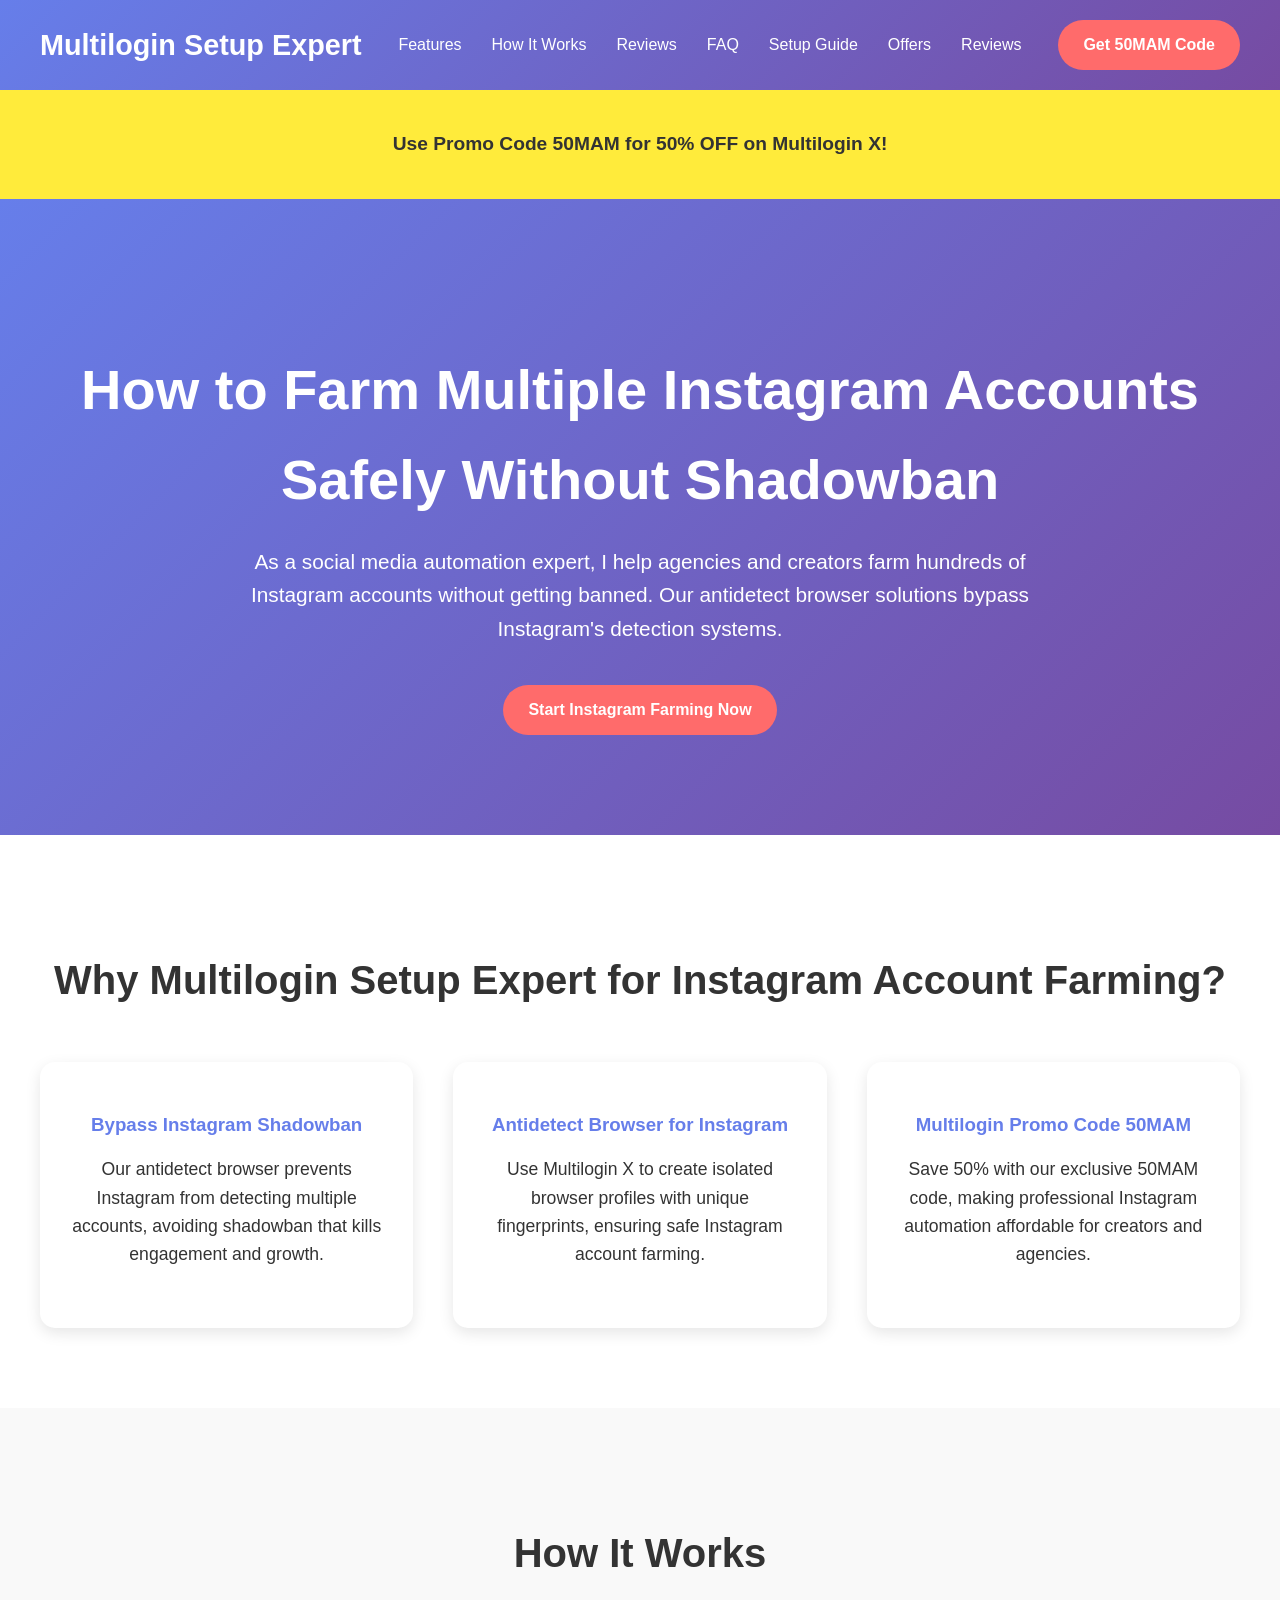
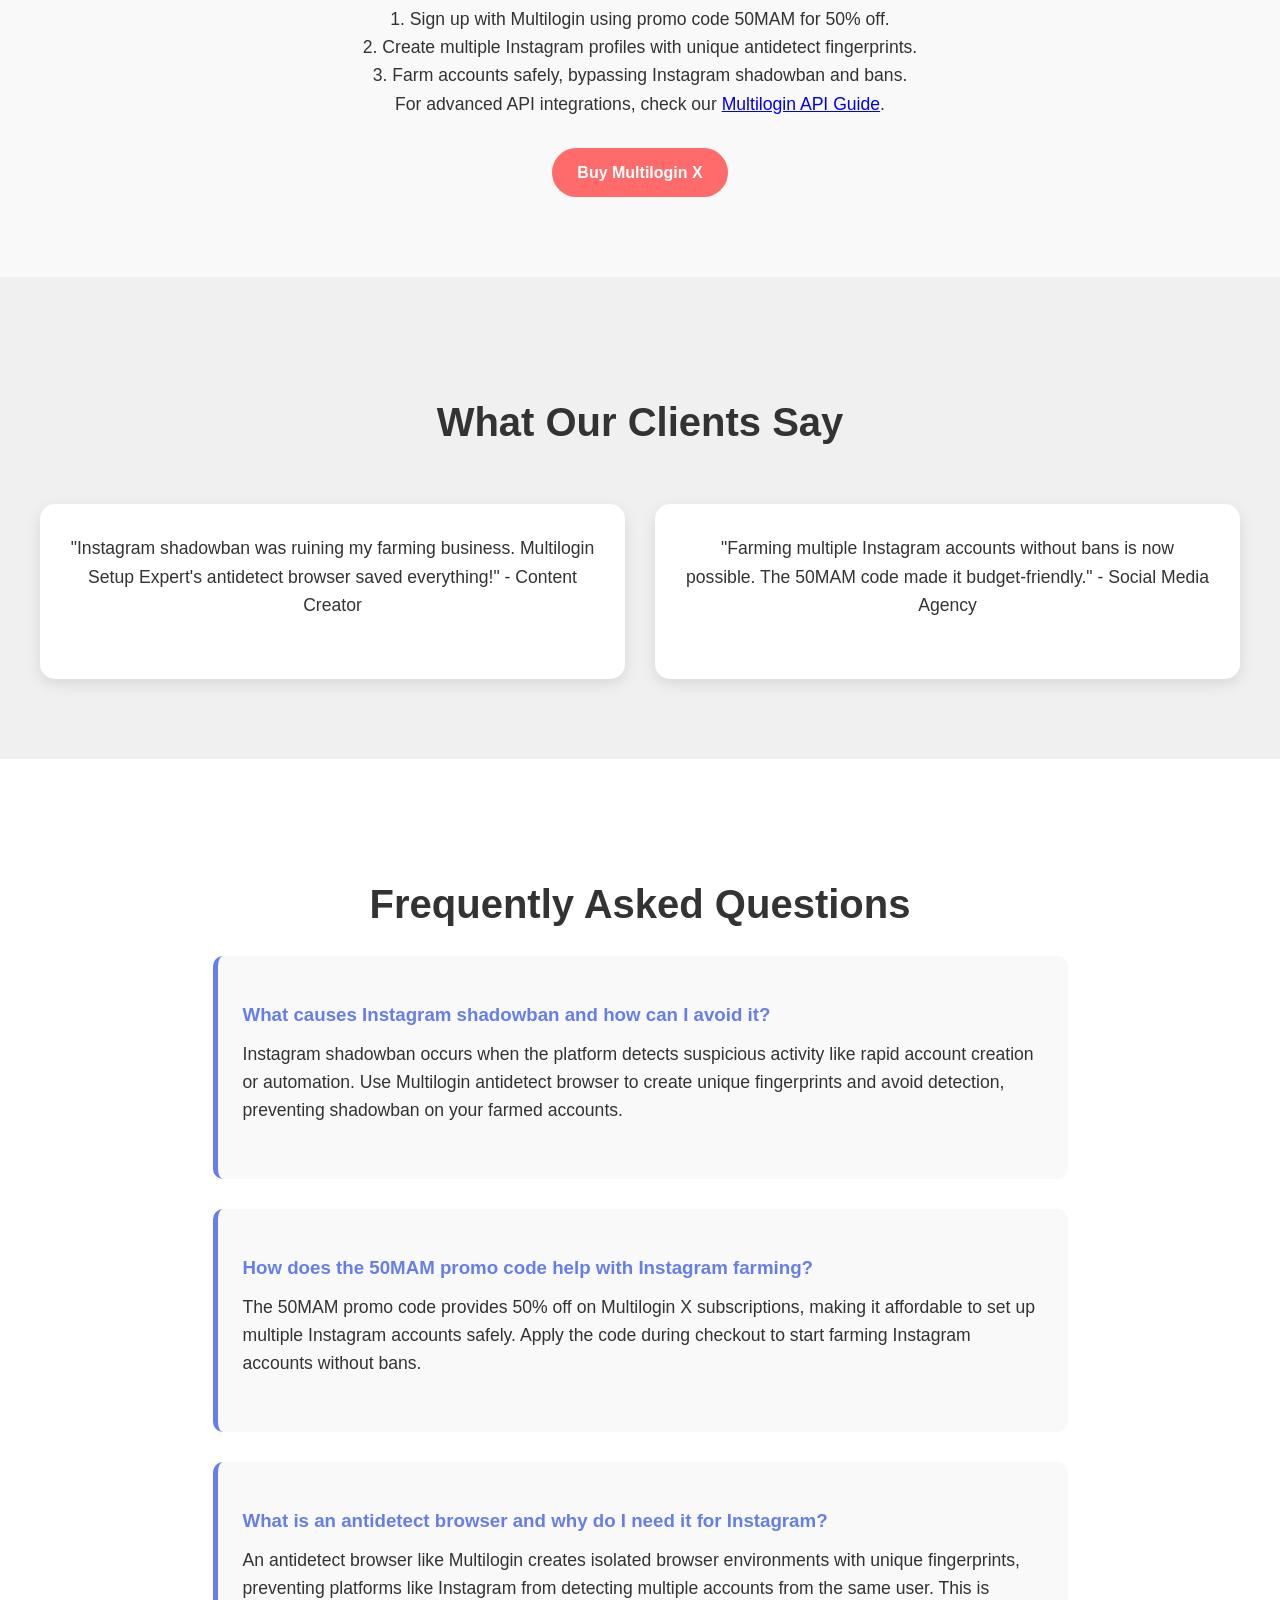
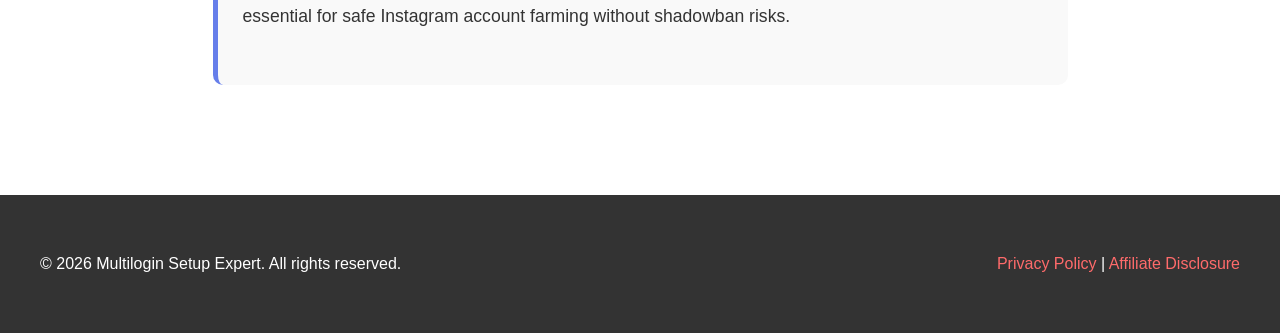
==== index.html @ 3839ab1b "1" ====
<!DOCTYPE html>
<html lang="en">
<head>
    <meta charset="UTF-8">
    <meta name="viewport" content="width=device-width, initial-scale=1.0">
    <title>How to Farm Multiple Instagram Accounts Safely (50MAM Code)</title>
    <meta name="description" content="Master Instagram account farming with Multilogin Setup Expert. Bypass Instagram shadowban and bans using antidetect browsers. Get 50% off with promo code 50MAM.">
    <meta name="keywords" content="Instagram account farming, bypass Instagram shadowban, antidetect browser for Instagram, Multilogin promo code 50MAM">
    <meta name="author" content="Multilogin Setup Expert">
    <link rel="canonical" href="https://multilogin-setup-guide.github.io/">
    <meta property="og:title" content="How to Farm Multiple Instagram Accounts Safely (50MAM Code)">
    <meta property="og:description" content="Master Instagram account farming with Multilogin Setup Expert. Bypass Instagram shadowban and bans using antidetect browsers. Get 50% off with promo code 50MAM.">
    <meta property="og:image" content="assets/images/multilogin-coupon-code-50mam-antidetect-browser.webp">
    <meta property="og:url" content="https://multilogin-setup-guide.github.io/">
    <meta name="robots" content="index, follow, max-snippet:-1, max-image-preview:large, max-video-preview:-1">
    <meta name="googlebot" content="index, follow">
    <meta name="bingbot" content="index, follow">
    <meta property="og:image:width" content="1200">
    <meta property="og:image:height" content="630">
    <meta property="og:type" content="website">
    <meta property="og:site_name" content="Multilogin Setup Expert">
    <meta name="twitter:site" content="@MultiloginExpert">
    <meta name="publisher" content="Multilogin Setup Expert">
    <link rel="alternate" type="application/rss+xml" title="Multilogin Setup Expert RSS" href="https://multilogin-setup-guide.github.io/rss.xml">
    <script type="application/ld+json">
    {
        "@context": "https://schema.org",
        "@type": "Organization",
        "name": "Multilogin Setup Expert",
        "url": "https://multilogin-setup-guide.github.io/",
        "logo": "https://multilogin-setup-guide.github.io/assets/images/multilogin-coupon-code-50mam-antidetect-browser.webp",
        "sameAs": [
            "https://twitter.com/MultiloginExpert",
            "https://www.linkedin.com/company/multilogin-setup-expert"
        ]
    }
    </script>
    <script type="application/ld+json">
    {
        "@context": "https://schema.org",
        "@type": "WebSite",
        "name": "Multilogin Setup Expert",
        "url": "https://multilogin-setup-guide.github.io/",
        "description": "Expert guide for Instagram account farming using Multilogin antidetect browser. Bypass shadowban safely with 50MAM promo code.",
        "publisher": {
            "@type": "Organization",
            "name": "Multilogin Setup Expert"
        },
        "potentialAction": {
            "@type": "SearchAction",
            "target": "https://multilogin-setup-guide.github.io/search?q={search_term_string}",
            "query-input": "required name=search_term_string"
        }
    }
    </script>
    <link rel="stylesheet" href="assets/styles.css">
    <script type="application/ld+json">
    {
        "@context": "https://schema.org",
        "@type": "FAQPage",
        "mainEntity": [
            {
                "@type": "Question",
                "name": "What causes Instagram shadowban and how can I avoid it?",
                "acceptedAnswer": {
                    "@type": "Answer",
                    "text": "Instagram shadowban occurs when the platform detects suspicious activity like rapid account creation or automation. Use Multilogin antidetect browser to create unique fingerprints and avoid detection, preventing shadowban on your farmed accounts."
                }
            },
            {
                "@type": "Question",
                "name": "How does the 50MAM promo code help with Instagram farming?",
                "acceptedAnswer": {
                    "@type": "Answer",
                    "text": "The 50MAM promo code provides 50% off on Multilogin X subscriptions, making it affordable to set up multiple Instagram accounts safely. Apply the code during checkout to start farming Instagram accounts without bans."
                }
            },
            {
                "@type": "Question",
                "name": "What is an antidetect browser and why do I need it for Instagram?",
                "acceptedAnswer": {
                    "@type": "Answer",
                    "text": "An antidetect browser like Multilogin creates isolated browser environments with unique fingerprints, preventing platforms like Instagram from detecting multiple accounts from the same user. This is essential for safe Instagram account farming without shadowban risks."
                }
            }
        ]
    }
    </script>
</head>
<body>
    <header>
        <div class="container">
            <a href="/" class="logo">Multilogin Setup Expert</a>
            <nav>
                <ul>
                    <li><a href="#features">Features</a></li>
                    <li><a href="#how-it-works">How It Works</a></li>
                    <li><a href="#testimonials">Reviews</a></li>
                    <li><a href="#faq">FAQ</a></li>
                    <li><a href="setup/">Setup Guide</a></li>
                    <li><a href="offers/">Offers</a></li>
                    <li><a href="review/">Reviews</a></li>
                </ul>
            </nav>
            <a href="https://multilogin.com/multiple-accounting/create-multiple-instagram-accounts/?utm_source=MAM&utm_medium=partner&a_aid=MAM&a_bid=a9c87fbc" target="_blank" rel="noopener noreferrer sponsored" class="cta-button">Get 50MAM Code</a>
        </div>
    </header>

    <section class="promo-banner">
        <div class="container">
            <p>Use Promo Code <strong>50MAM</strong> for 50% OFF on Multilogin X!</p>
        </div>
    </section>

    <section class="hero">
        <div class="container">
            <h1>How to Farm Multiple Instagram Accounts Safely Without Shadowban</h1>
            <p>As a social media automation expert, I help agencies and creators farm hundreds of Instagram accounts without getting banned. Our antidetect browser solutions bypass Instagram's detection systems.</p>
            <img src="assets/images/multilogin-coupon-code-50mam-antidetect-browser.webp" alt="Multilogin antidetect browser for safe Instagram account farming with 50MAM promo code" style="display: none;" loading="lazy">
            <a href="https://multilogin.com/multiple-accounting/create-multiple-instagram-accounts/?utm_source=MAM&utm_medium=partner&a_aid=MAM&a_bid=a9c87fbc" target="_blank" rel="noopener noreferrer sponsored" class="cta-button">Start Instagram Farming Now</a>
        </div>
    </section>

    <section id="features" class="section features">
        <div class="container">
            <h2>Why Multilogin Setup Expert for Instagram Account Farming?</h2>
            <div class="feature-grid">
                <div class="feature-card">
                    <h3>Bypass Instagram Shadowban</h3>
                    <p>Our antidetect browser prevents Instagram from detecting multiple accounts, avoiding shadowban that kills engagement and growth.</p>
                </div>
                <div class="feature-card">
                    <h3>Antidetect Browser for Instagram</h3>
                    <p>Use Multilogin X to create isolated browser profiles with unique fingerprints, ensuring safe Instagram account farming.</p>
                </div>
                <div class="feature-card">
                    <h3>Multilogin Promo Code 50MAM</h3>
                    <p>Save 50% with our exclusive 50MAM code, making professional Instagram automation affordable for creators and agencies.</p>
                </div>
            </div>
        </div>
    </section>

    <section id="how-it-works" class="section">
        <div class="container">
            <h2>How It Works</h2>
            <p>1. Sign up with Multilogin using promo code 50MAM for 50% off.<br>
            2. Create multiple Instagram profiles with unique antidetect fingerprints.<br>
            3. Farm accounts safely, bypassing Instagram shadowban and bans.<br>
            For advanced API integrations, check our <a href="https://dev-multilogin-api.github.io" target="_blank">Multilogin API Guide</a>.</p>
            <a href="https://multilogin.com/multiple-accounting/create-multiple-instagram-accounts/?utm_source=MAM&utm_medium=partner&a_aid=MAM&a_bid=a9c87fbc" target="_blank" rel="noopener noreferrer sponsored" class="cta-button">Buy Multilogin X</a>
        </div>
    </section>

    <section id="testimonials" class="section testimonials">
        <div class="container">
            <h2>What Our Clients Say</h2>
            <div class="testimonial-grid">
                <div class="testimonial">
                    <p>"Instagram shadowban was ruining my farming business. Multilogin Setup Expert's antidetect browser saved everything!" - Content Creator</p>
                </div>
                <div class="testimonial">
                    <p>"Farming multiple Instagram accounts without bans is now possible. The 50MAM code made it budget-friendly." - Social Media Agency</p>
                </div>
            </div>
        </div>
    </section>

    <section id="faq" class="section faq">
        <div class="container">
            <h2>Frequently Asked Questions</h2>
            <div class="faq-item">
                <h3>What causes Instagram shadowban and how can I avoid it?</h3>
                <p>Instagram shadowban occurs when the platform detects suspicious activity like rapid account creation or automation. Use Multilogin antidetect browser to create unique fingerprints and avoid detection, preventing shadowban on your farmed accounts.</p>
            </div>
            <div class="faq-item">
                <h3>How does the 50MAM promo code help with Instagram farming?</h3>
                <p>The 50MAM promo code provides 50% off on Multilogin X subscriptions, making it affordable to set up multiple Instagram accounts safely. Apply the code during checkout to start farming Instagram accounts without bans.</p>
            </div>
            <div class="faq-item">
                <h3>What is an antidetect browser and why do I need it for Instagram?</h3>
                <p>An antidetect browser like Multilogin creates isolated browser environments with unique fingerprints, preventing platforms like Instagram from detecting multiple accounts from the same user. This is essential for safe Instagram account farming without shadowban risks.</p>
            </div>
        </div>
    </section>

    <footer>
        <div class="container">
            <p>&copy; 2026 Multilogin Setup Expert. All rights reserved.</p>
            <div>
                <a href="privacy/">Privacy Policy</a> |
                <a href="disclosure/">Affiliate Disclosure</a>
            </div>
        </div>
    </footer>

    <script src="assets/site.js"></script>
</body>
</html>
---- assets/styles.css ----
/* Design System for Multilogin Instagram Farming Site */

body {
    font-family: 'Segoe UI', Tahoma, Geneva, Verdana, sans-serif;
    margin: 0;
    padding: 0;
    color: #333;
    line-height: 1.6;
    background-color: #f9f9f9;
}

.container {
    max-width: 1200px;
    margin: 0 auto;
    padding: 0 20px;
}

header {
    background: linear-gradient(135deg, #667eea 0%, #764ba2 100%);
    color: white;
    padding: 20px 0;
    box-shadow: 0 2px 10px rgba(0,0,0,0.1);
}

header .container {
    display: flex;
    justify-content: space-between;
    align-items: center;
}

.logo {
    font-size: 1.8em;
    font-weight: bold;
    text-decoration: none;
    color: white;
}

nav ul {
    list-style: none;
    margin: 0;
    padding: 0;
    display: flex;
    gap: 30px;
}

nav a {
    color: white;
    text-decoration: none;
    font-weight: 500;
    transition: color 0.3s;
}

nav a:hover {
    color: #ffeb3b;
}

.cta-button {
    background: #ff6b6b;
    color: white;
    padding: 12px 25px;
    text-decoration: none;
    border-radius: 25px;
    font-weight: bold;
    transition: background 0.3s;
    display: inline-block;
}

.cta-button:hover {
    background: #ff5252;
}

.hero {
    background: linear-gradient(135deg, #667eea 0%, #764ba2 100%);
    color: white;
    padding: 100px 0;
    text-align: center;
}

.hero h1 {
    font-size: 3.5em;
    margin-bottom: 20px;
    font-weight: 700;
}

.hero p {
    font-size: 1.3em;
    margin-bottom: 40px;
    max-width: 800px;
    margin-left: auto;
    margin-right: auto;
}

.promo-banner {
    background: #ffeb3b;
    padding: 20px 0;
    text-align: center;
    font-weight: bold;
    font-size: 1.2em;
}

.section {
    padding: 80px 0;
    text-align: center;
}

.section h2 {
    font-size: 2.5em;
    margin-bottom: 20px;
    color: #333;
}

.section p {
    font-size: 1.1em;
    max-width: 800px;
    margin: 0 auto 30px;
}

.features {
    background: white;
}

.feature-grid {
    display: grid;
    grid-template-columns: repeat(auto-fit, minmax(300px, 1fr));
    gap: 40px;
    margin-top: 50px;
}

.feature-card {
    background: white;
    padding: 30px;
    border-radius: 15px;
    box-shadow: 0 5px 15px rgba(0,0,0,0.1);
    transition: transform 0.3s;
}

.feature-card:hover {
    transform: translateY(-5px);
}

.feature-card h3 {
    color: #667eea;
    margin-bottom: 15px;
}

.testimonials {
    background: #f0f0f0;
}

.testimonial-grid {
    display: grid;
    grid-template-columns: repeat(auto-fit, minmax(400px, 1fr));
    gap: 30px;
    margin-top: 50px;
}

.testimonial {
    background: white;
    padding: 30px;
    border-radius: 15px;
    box-shadow: 0 5px 15px rgba(0,0,0,0.1);
}

.faq {
    background: white;
}

.faq-item {
    max-width: 800px;
    margin: 0 auto 30px;
    text-align: left;
    background: #f9f9f9;
    padding: 25px;
    border-radius: 10px;
    border-left: 5px solid #667eea;
}

.faq-item h3 {
    color: #667eea;
    margin-bottom: 10px;
}

footer {
    background: #333;
    color: white;
    padding: 40px 0;
    text-align: center;
}

footer .container {
    display: flex;
    justify-content: space-between;
    align-items: center;
    flex-wrap: wrap;
}

footer a {
    color: #ff6b6b;
    text-decoration: none;
}

footer a:hover {
    text-decoration: underline;
}

@media (max-width: 768px) {
    .hero h1 {
        font-size: 2.5em;
    }
    nav ul {
        flex-direction: column;
        gap: 15px;
    }
    header .container {
        flex-direction: column;
        gap: 20px;
    }
    footer .container {
        flex-direction: column;
        gap: 20px;
    }
}
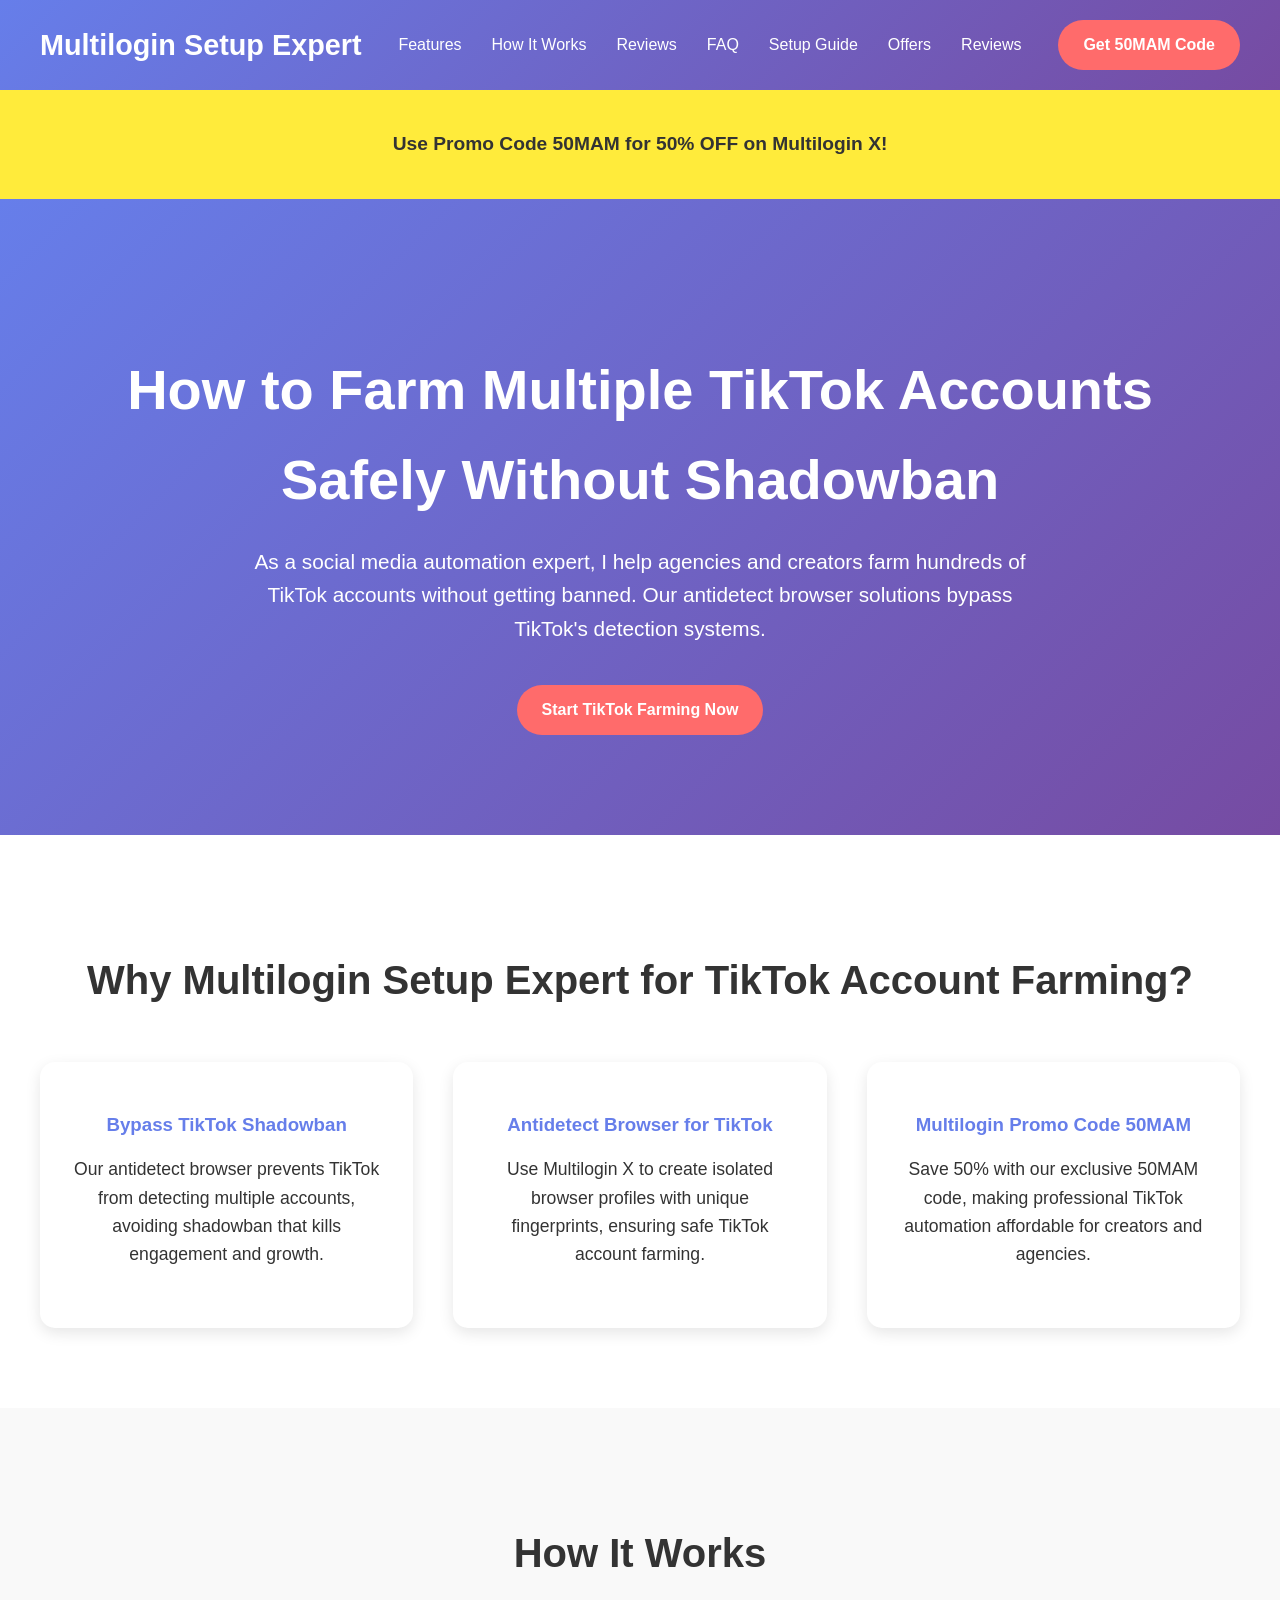
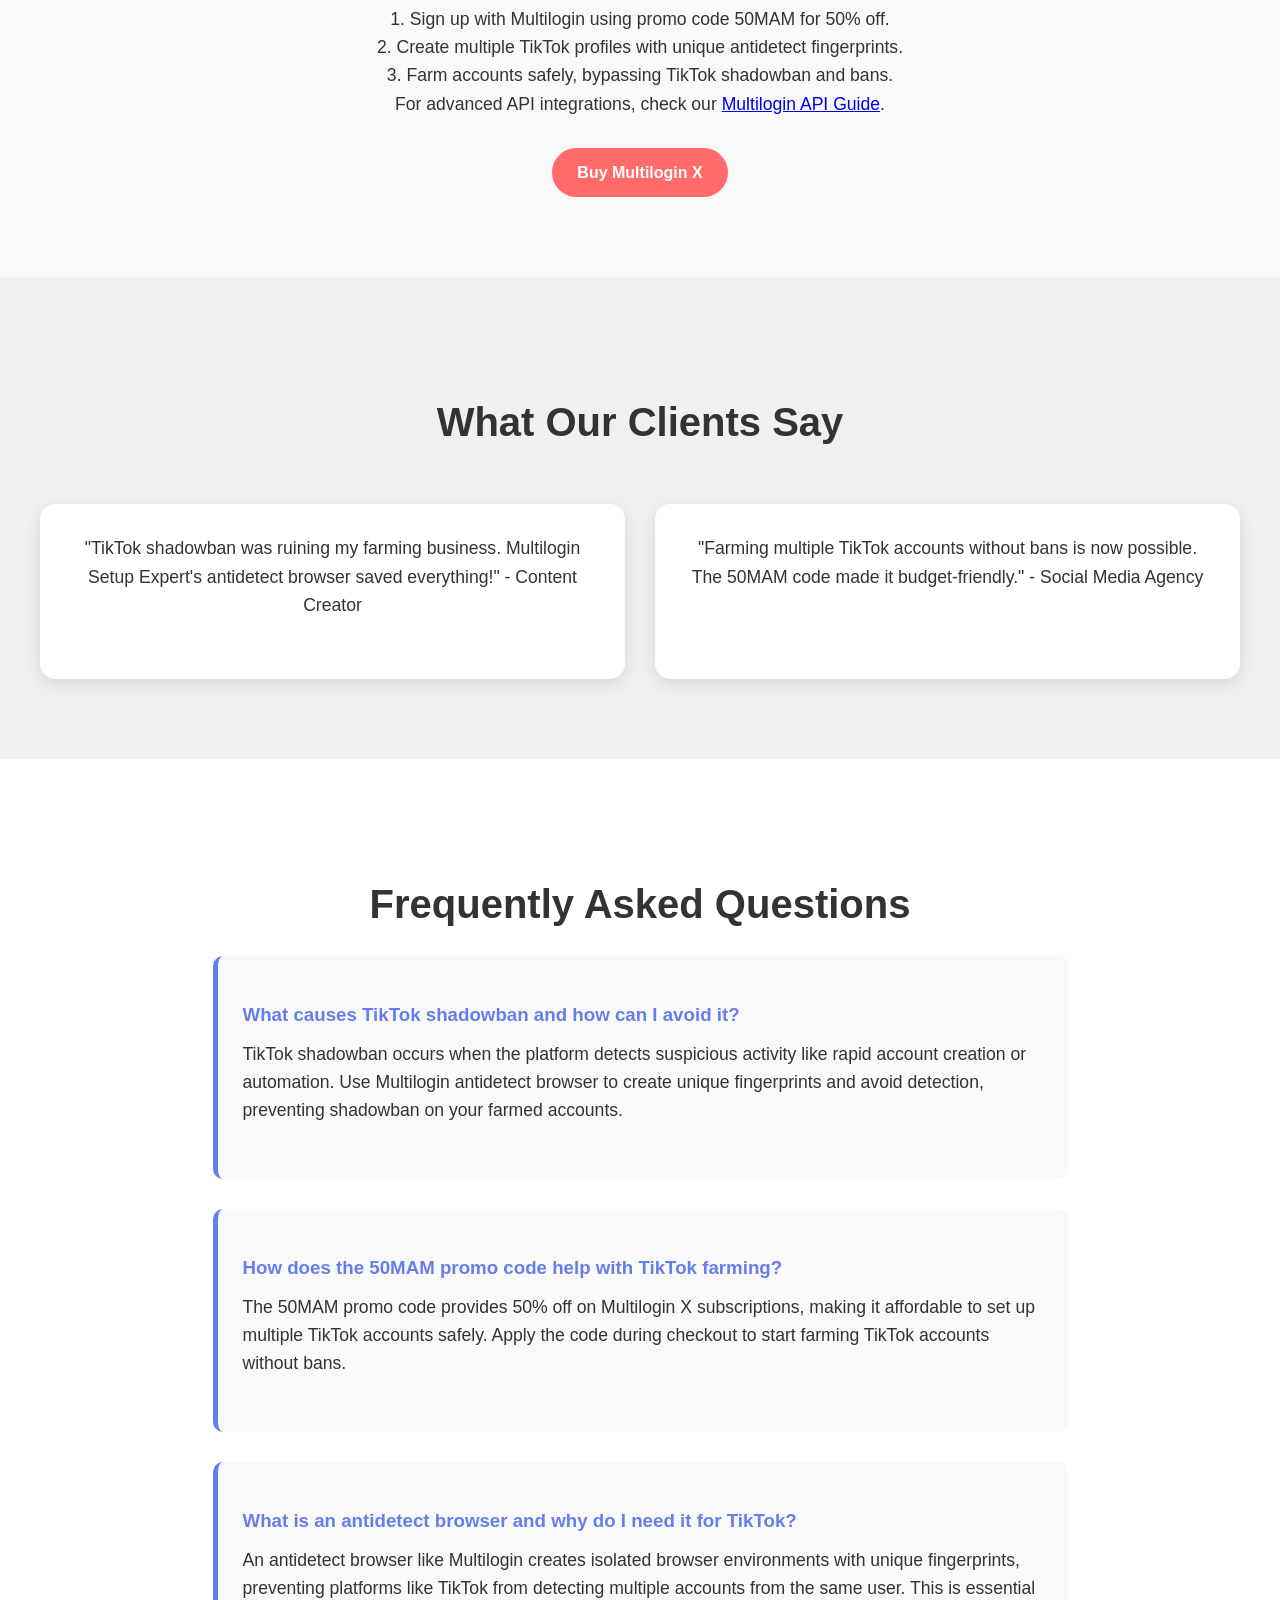
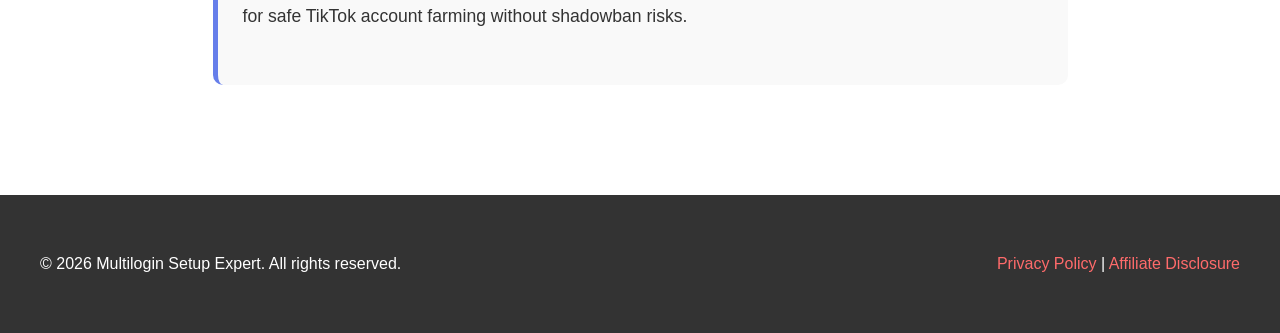
==== commit 90072f37: "3" ====
--- a/index.html
+++ b/index.html
@@ -3,13 +3,13 @@
 <head>
     <meta charset="UTF-8">
     <meta name="viewport" content="width=device-width, initial-scale=1.0">
-    <title>How to Farm Multiple Instagram Accounts Safely (50MAM Code)</title>
-    <meta name="description" content="Master Instagram account farming with Multilogin Setup Expert. Bypass Instagram shadowban and bans using antidetect browsers. Get 50% off with promo code 50MAM.">
-    <meta name="keywords" content="Instagram account farming, bypass Instagram shadowban, antidetect browser for Instagram, Multilogin promo code 50MAM">
+    <title>How to Farm Multiple TikTok Accounts Safely (50MAM Code)</title>
+    <meta name="description" content="Master TikTok account farming with Multilogin Setup Expert. Bypass TikTok shadowban and bans using antidetect browsers. Get 50% off with promo code 50MAM.">
+    <meta name="keywords" content="TikTok account farming, bypass TikTok shadowban, antidetect browser for TikTok, Multilogin promo code 50MAM">
     <meta name="author" content="Multilogin Setup Expert">
     <link rel="canonical" href="https://multilogin-setup-guide.github.io/">
-    <meta property="og:title" content="How to Farm Multiple Instagram Accounts Safely (50MAM Code)">
-    <meta property="og:description" content="Master Instagram account farming with Multilogin Setup Expert. Bypass Instagram shadowban and bans using antidetect browsers. Get 50% off with promo code 50MAM.">
+    <meta property="og:title" content="How to Farm Multiple TikTok Accounts Safely (50MAM Code)">
+    <meta property="og:description" content="Master TikTok account farming with Multilogin Setup Expert. Bypass TikTok shadowban and bans using antidetect browsers. Get 50% off with promo code 50MAM.">
     <meta property="og:image" content="assets/images/multilogin-coupon-code-50mam-antidetect-browser.webp">
     <meta property="og:url" content="https://multilogin-setup-guide.github.io/">
     <meta name="robots" content="index, follow, max-snippet:-1, max-image-preview:large, max-video-preview:-1">
@@ -41,7 +41,7 @@
         "@type": "WebSite",
         "name": "Multilogin Setup Expert",
         "url": "https://multilogin-setup-guide.github.io/",
-        "description": "Expert guide for Instagram account farming using Multilogin antidetect browser. Bypass shadowban safely with 50MAM promo code.",
+        "description": "Expert guide for TikTok account farming using Multilogin antidetect browser. Bypass shadowban safely with 50MAM promo code.",
         "publisher": {
             "@type": "Organization",
             "name": "Multilogin Setup Expert"
@@ -61,26 +61,26 @@
         "mainEntity": [
             {
                 "@type": "Question",
-                "name": "What causes Instagram shadowban and how can I avoid it?",
+                "name": "What causes TikTok shadowban and how can I avoid it?",
                 "acceptedAnswer": {
                     "@type": "Answer",
-                    "text": "Instagram shadowban occurs when the platform detects suspicious activity like rapid account creation or automation. Use Multilogin antidetect browser to create unique fingerprints and avoid detection, preventing shadowban on your farmed accounts."
+                    "text": "TikTok shadowban occurs when the platform detects suspicious activity like rapid account creation or automation. Use Multilogin antidetect browser to create unique fingerprints and avoid detection, preventing shadowban on your farmed accounts."
                 }
             },
             {
                 "@type": "Question",
-                "name": "How does the 50MAM promo code help with Instagram farming?",
+                "name": "How does the 50MAM promo code help with TikTok farming?",
                 "acceptedAnswer": {
                     "@type": "Answer",
-                    "text": "The 50MAM promo code provides 50% off on Multilogin X subscriptions, making it affordable to set up multiple Instagram accounts safely. Apply the code during checkout to start farming Instagram accounts without bans."
+                    "text": "The 50MAM promo code provides 50% off on Multilogin X subscriptions, making it affordable to set up multiple TikTok accounts safely. Apply the code during checkout to start farming TikTok accounts without bans."
                 }
             },
             {
                 "@type": "Question",
-                "name": "What is an antidetect browser and why do I need it for Instagram?",
+                "name": "What is an antidetect browser and why do I need it for TikTok?",
                 "acceptedAnswer": {
                     "@type": "Answer",
-                    "text": "An antidetect browser like Multilogin creates isolated browser environments with unique fingerprints, preventing platforms like Instagram from detecting multiple accounts from the same user. This is essential for safe Instagram account farming without shadowban risks."
+                    "text": "An antidetect browser like Multilogin creates isolated browser environments with unique fingerprints, preventing platforms like TikTok from detecting multiple accounts from the same user. This is essential for safe TikTok account farming without shadowban risks."
                 }
             }
         ]
@@ -102,7 +102,7 @@
                     <li><a href="review/">Reviews</a></li>
                 </ul>
             </nav>
-            <a href="https://multilogin.com/multiple-accounting/create-multiple-instagram-accounts/?utm_source=MAM&utm_medium=partner&a_aid=MAM&a_bid=a9c87fbc" target="_blank" rel="noopener noreferrer sponsored" class="cta-button">Get 50MAM Code</a>
+            <a href="https://multilogin.com/multiple-accounting/create-multiple-tiktok-accounts/?utm_source=MAM&utm_medium=partner&a_aid=MAM&a_bid=a9c87fbc" target="_blank" rel="noopener noreferrer sponsored" class="cta-button">Get 50MAM Code</a>
         </div>
     </header>
 
@@ -114,28 +114,28 @@
 
     <section class="hero">
         <div class="container">
-            <h1>How to Farm Multiple Instagram Accounts Safely Without Shadowban</h1>
-            <p>As a social media automation expert, I help agencies and creators farm hundreds of Instagram accounts without getting banned. Our antidetect browser solutions bypass Instagram's detection systems.</p>
-            <img src="assets/images/multilogin-coupon-code-50mam-antidetect-browser.webp" alt="Multilogin antidetect browser for safe Instagram account farming with 50MAM promo code" style="display: none;" loading="lazy">
-            <a href="https://multilogin.com/multiple-accounting/create-multiple-instagram-accounts/?utm_source=MAM&utm_medium=partner&a_aid=MAM&a_bid=a9c87fbc" target="_blank" rel="noopener noreferrer sponsored" class="cta-button">Start Instagram Farming Now</a>
+            <h1>How to Farm Multiple TikTok Accounts Safely Without Shadowban</h1>
+            <p>As a social media automation expert, I help agencies and creators farm hundreds of TikTok accounts without getting banned. Our antidetect browser solutions bypass TikTok's detection systems.</p>
+            <img src="assets/images/multilogin-coupon-code-50mam-antidetect-browser.webp" alt="Multilogin antidetect browser for safe TikTok account farming with 50MAM promo code" style="display: none;" loading="lazy">
+            <a href="https://multilogin.com/multiple-accounting/create-multiple-tiktok-accounts/?utm_source=MAM&utm_medium=partner&a_aid=MAM&a_bid=a9c87fbc" target="_blank" rel="noopener noreferrer sponsored" class="cta-button">Start TikTok Farming Now</a>
         </div>
     </section>
 
     <section id="features" class="section features">
         <div class="container">
-            <h2>Why Multilogin Setup Expert for Instagram Account Farming?</h2>
+            <h2>Why Multilogin Setup Expert for TikTok Account Farming?</h2>
             <div class="feature-grid">
                 <div class="feature-card">
-                    <h3>Bypass Instagram Shadowban</h3>
-                    <p>Our antidetect browser prevents Instagram from detecting multiple accounts, avoiding shadowban that kills engagement and growth.</p>
+                    <h3>Bypass TikTok Shadowban</h3>
+                    <p>Our antidetect browser prevents TikTok from detecting multiple accounts, avoiding shadowban that kills engagement and growth.</p>
                 </div>
                 <div class="feature-card">
-                    <h3>Antidetect Browser for Instagram</h3>
-                    <p>Use Multilogin X to create isolated browser profiles with unique fingerprints, ensuring safe Instagram account farming.</p>
+                    <h3>Antidetect Browser for TikTok</h3>
+                    <p>Use Multilogin X to create isolated browser profiles with unique fingerprints, ensuring safe TikTok account farming.</p>
                 </div>
                 <div class="feature-card">
                     <h3>Multilogin Promo Code 50MAM</h3>
-                    <p>Save 50% with our exclusive 50MAM code, making professional Instagram automation affordable for creators and agencies.</p>
+                    <p>Save 50% with our exclusive 50MAM code, making professional TikTok automation affordable for creators and agencies.</p>
                 </div>
             </div>
         </div>
@@ -145,10 +145,10 @@
         <div class="container">
             <h2>How It Works</h2>
             <p>1. Sign up with Multilogin using promo code 50MAM for 50% off.<br>
-            2. Create multiple Instagram profiles with unique antidetect fingerprints.<br>
-            3. Farm accounts safely, bypassing Instagram shadowban and bans.<br>
+            2. Create multiple TikTok profiles with unique antidetect fingerprints.<br>
+            3. Farm accounts safely, bypassing TikTok shadowban and bans.<br>
             For advanced API integrations, check our <a href="https://dev-multilogin-api.github.io" target="_blank">Multilogin API Guide</a>.</p>
-            <a href="https://multilogin.com/multiple-accounting/create-multiple-instagram-accounts/?utm_source=MAM&utm_medium=partner&a_aid=MAM&a_bid=a9c87fbc" target="_blank" rel="noopener noreferrer sponsored" class="cta-button">Buy Multilogin X</a>
+            <a href="https://multilogin.com/multiple-accounting/create-multiple-tiktok-accounts/?utm_source=MAM&utm_medium=partner&a_aid=MAM&a_bid=a9c87fbc" target="_blank" rel="noopener noreferrer sponsored" class="cta-button">Buy Multilogin X</a>
         </div>
     </section>
 
@@ -157,10 +157,10 @@
             <h2>What Our Clients Say</h2>
             <div class="testimonial-grid">
                 <div class="testimonial">
-                    <p>"Instagram shadowban was ruining my farming business. Multilogin Setup Expert's antidetect browser saved everything!" - Content Creator</p>
+                    <p>"TikTok shadowban was ruining my farming business. Multilogin Setup Expert's antidetect browser saved everything!" - Content Creator</p>
                 </div>
                 <div class="testimonial">
-                    <p>"Farming multiple Instagram accounts without bans is now possible. The 50MAM code made it budget-friendly." - Social Media Agency</p>
+                    <p>"Farming multiple TikTok accounts without bans is now possible. The 50MAM code made it budget-friendly." - Social Media Agency</p>
                 </div>
             </div>
         </div>
@@ -170,16 +170,16 @@
         <div class="container">
             <h2>Frequently Asked Questions</h2>
             <div class="faq-item">
-                <h3>What causes Instagram shadowban and how can I avoid it?</h3>
-                <p>Instagram shadowban occurs when the platform detects suspicious activity like rapid account creation or automation. Use Multilogin antidetect browser to create unique fingerprints and avoid detection, preventing shadowban on your farmed accounts.</p>
+                <h3>What causes TikTok shadowban and how can I avoid it?</h3>
+                <p>TikTok shadowban occurs when the platform detects suspicious activity like rapid account creation or automation. Use Multilogin antidetect browser to create unique fingerprints and avoid detection, preventing shadowban on your farmed accounts.</p>
             </div>
             <div class="faq-item">
-                <h3>How does the 50MAM promo code help with Instagram farming?</h3>
-                <p>The 50MAM promo code provides 50% off on Multilogin X subscriptions, making it affordable to set up multiple Instagram accounts safely. Apply the code during checkout to start farming Instagram accounts without bans.</p>
+                <h3>How does the 50MAM promo code help with TikTok farming?</h3>
+                <p>The 50MAM promo code provides 50% off on Multilogin X subscriptions, making it affordable to set up multiple TikTok accounts safely. Apply the code during checkout to start farming TikTok accounts without bans.</p>
             </div>
             <div class="faq-item">
-                <h3>What is an antidetect browser and why do I need it for Instagram?</h3>
-                <p>An antidetect browser like Multilogin creates isolated browser environments with unique fingerprints, preventing platforms like Instagram from detecting multiple accounts from the same user. This is essential for safe Instagram account farming without shadowban risks.</p>
+                <h3>What is an antidetect browser and why do I need it for TikTok?</h3>
+                <p>An antidetect browser like Multilogin creates isolated browser environments with unique fingerprints, preventing platforms like TikTok from detecting multiple accounts from the same user. This is essential for safe TikTok account farming without shadowban risks.</p>
             </div>
         </div>
     </section>
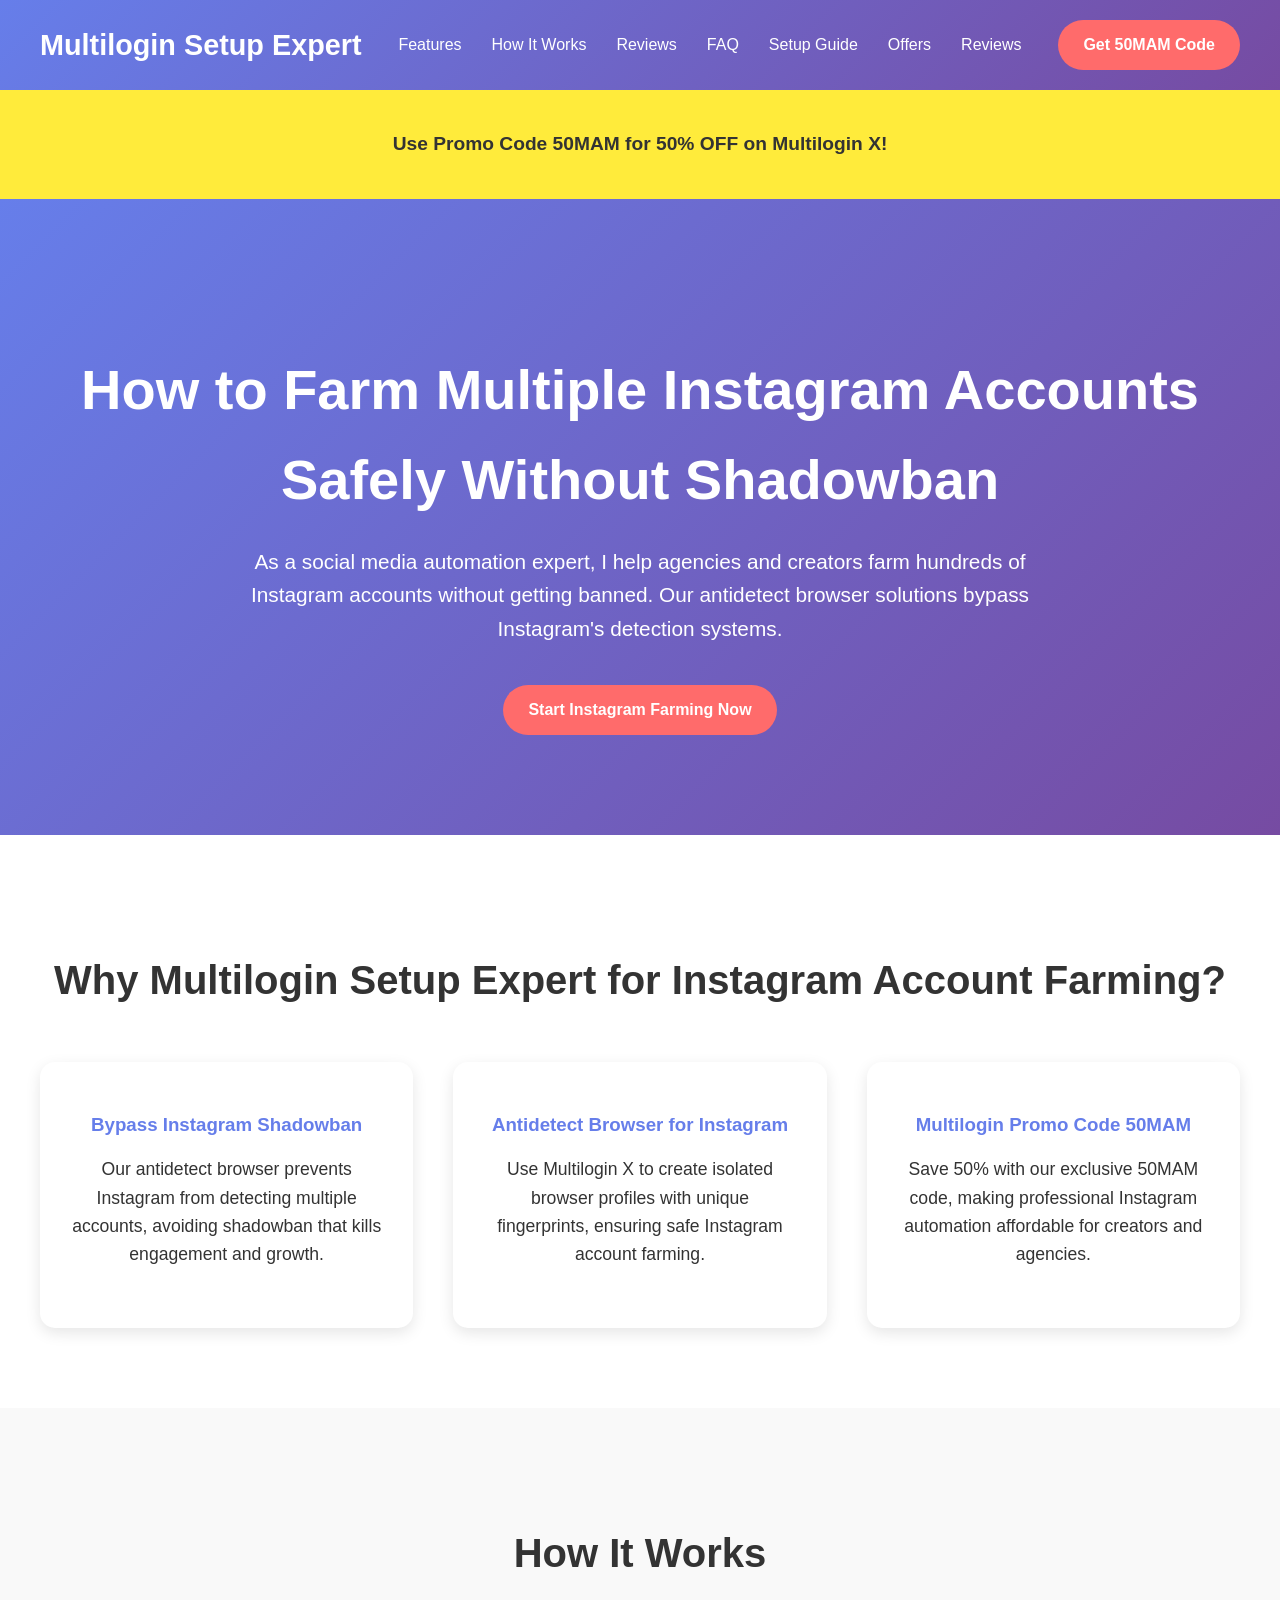
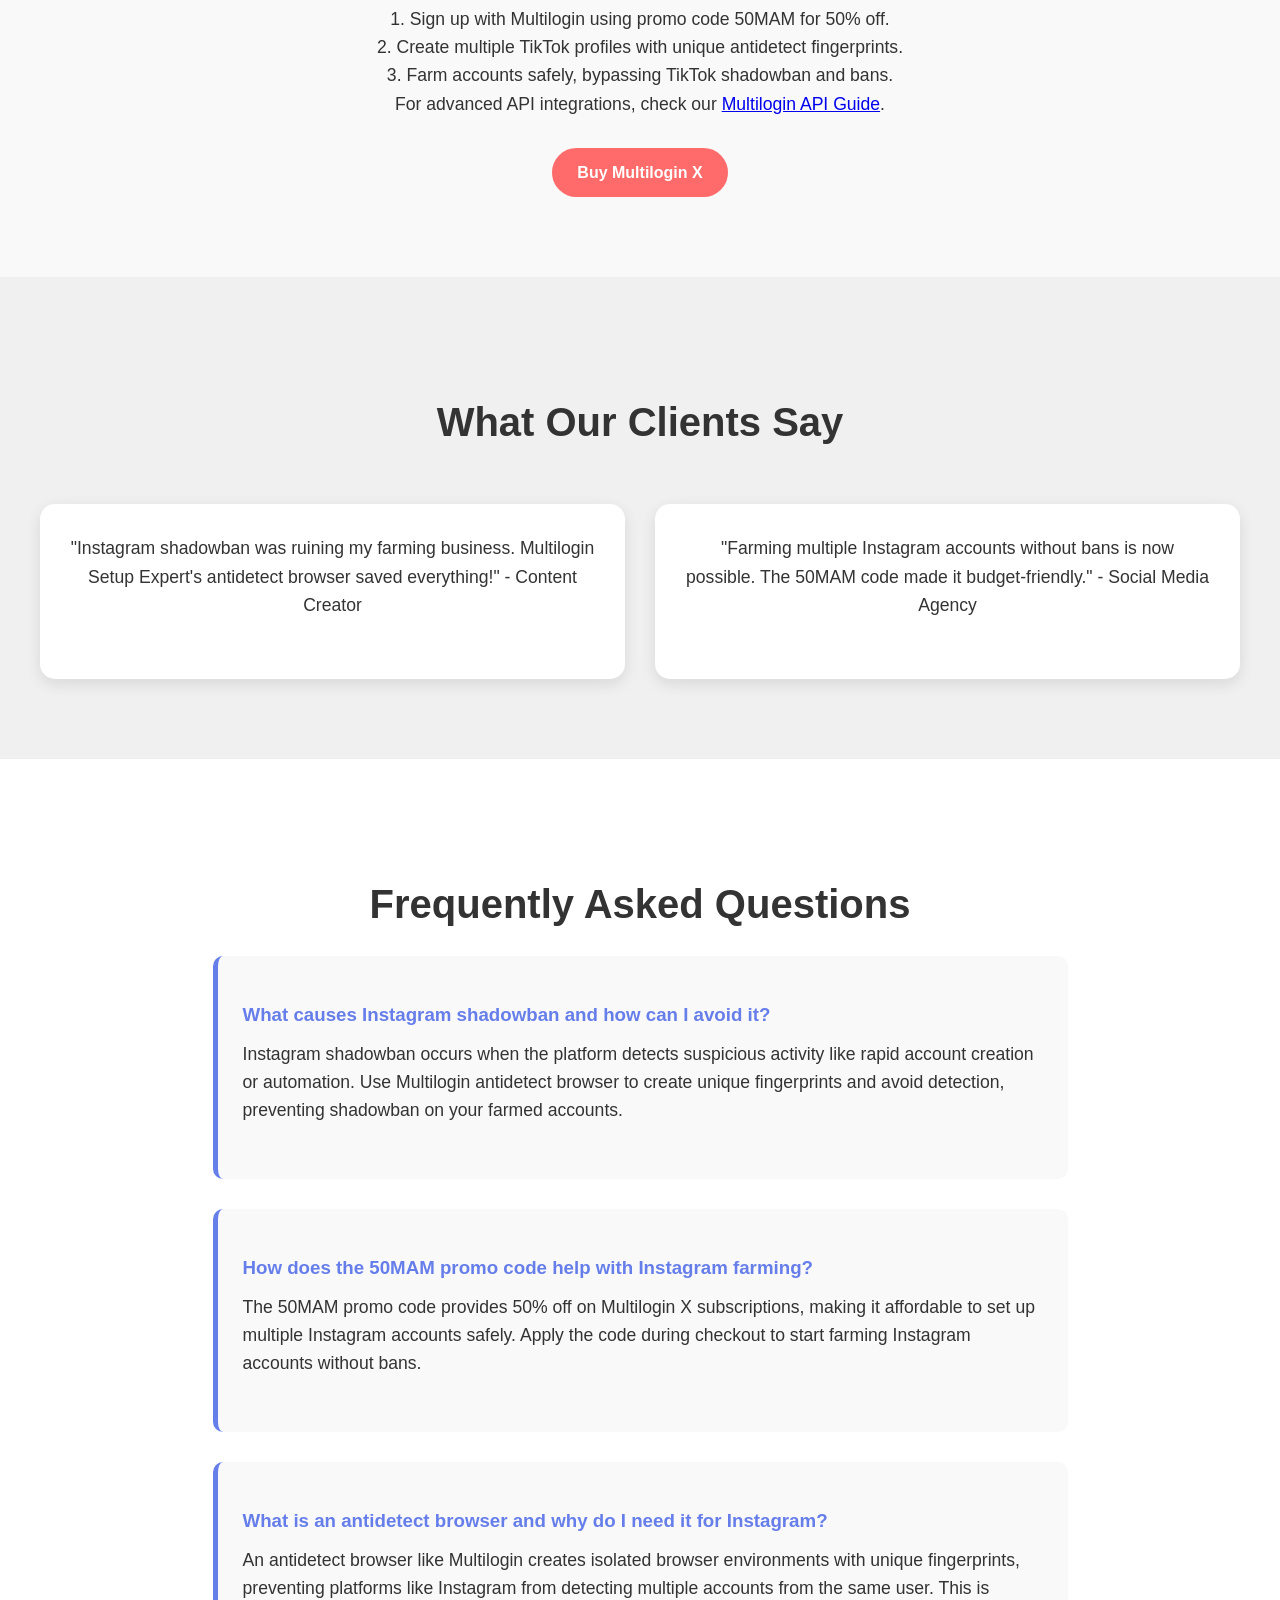
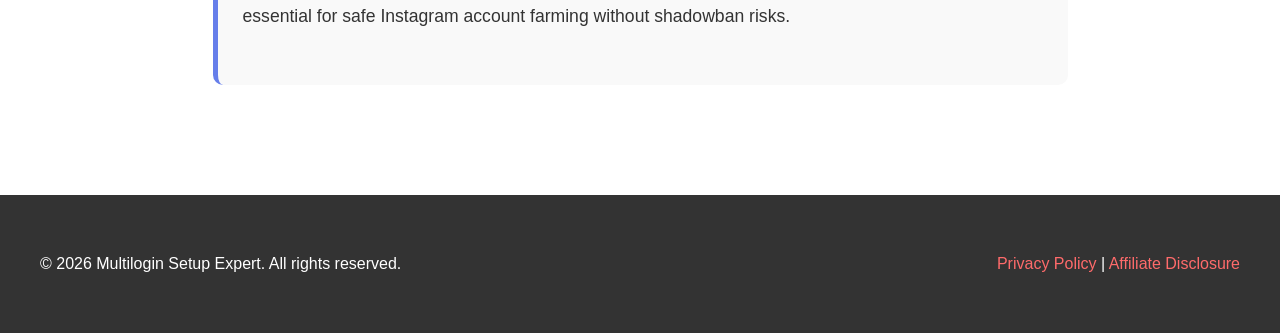
==== commit ba853b2d: "update" ====
--- a/index.html
+++ b/index.html
@@ -3,13 +3,13 @@
 <head>
     <meta charset="UTF-8">
     <meta name="viewport" content="width=device-width, initial-scale=1.0">
-    <title>How to Farm Multiple TikTok Accounts Safely (50MAM Code)</title>
-    <meta name="description" content="Master TikTok account farming with Multilogin Setup Expert. Bypass TikTok shadowban and bans using antidetect browsers. Get 50% off with promo code 50MAM.">
-    <meta name="keywords" content="TikTok account farming, bypass TikTok shadowban, antidetect browser for TikTok, Multilogin promo code 50MAM">
+    <title>How to Farm Multiple Instagram Accounts Safely (50MAM Code)</title>
+    <meta name="description" content="Master Instagram account farming with Multilogin Setup Expert. Bypass Instagram shadowban and bans using antidetect browsers. Get 50% off with promo code 50MAM.">
+    <meta name="keywords" content="Instagram account farming, bypass Instagram shadowban, antidetect browser for Instagram, Multilogin promo code 50MAM">
     <meta name="author" content="Multilogin Setup Expert">
     <link rel="canonical" href="https://multilogin-setup-guide.github.io/">
-    <meta property="og:title" content="How to Farm Multiple TikTok Accounts Safely (50MAM Code)">
-    <meta property="og:description" content="Master TikTok account farming with Multilogin Setup Expert. Bypass TikTok shadowban and bans using antidetect browsers. Get 50% off with promo code 50MAM.">
+    <meta property="og:title" content="How to Farm Multiple Instagram Accounts Safely (50MAM Code)">
+    <meta property="og:description" content="Master Instagram account farming with Multilogin Setup Expert. Bypass Instagram shadowban and bans using antidetect browsers. Get 50% off with promo code 50MAM.">
     <meta property="og:image" content="assets/images/multilogin-coupon-code-50mam-antidetect-browser.webp">
     <meta property="og:url" content="https://multilogin-setup-guide.github.io/">
     <meta name="robots" content="index, follow, max-snippet:-1, max-image-preview:large, max-video-preview:-1">
@@ -41,7 +41,7 @@
         "@type": "WebSite",
         "name": "Multilogin Setup Expert",
         "url": "https://multilogin-setup-guide.github.io/",
-        "description": "Expert guide for TikTok account farming using Multilogin antidetect browser. Bypass shadowban safely with 50MAM promo code.",
+        "description": "Expert guide for Instagram account farming using Multilogin antidetect browser. Bypass shadowban safely with 50MAM promo code.",
         "publisher": {
             "@type": "Organization",
             "name": "Multilogin Setup Expert"
@@ -61,26 +61,26 @@
         "mainEntity": [
             {
                 "@type": "Question",
-                "name": "What causes TikTok shadowban and how can I avoid it?",
+                "name": "What causes Instagram shadowban and how can I avoid it?",
                 "acceptedAnswer": {
                     "@type": "Answer",
-                    "text": "TikTok shadowban occurs when the platform detects suspicious activity like rapid account creation or automation. Use Multilogin antidetect browser to create unique fingerprints and avoid detection, preventing shadowban on your farmed accounts."
+                    "text": "Instagram shadowban occurs when the platform detects suspicious activity like rapid account creation or automation. Use Multilogin antidetect browser to create unique fingerprints and avoid detection, preventing shadowban on your farmed accounts."
                 }
             },
             {
                 "@type": "Question",
-                "name": "How does the 50MAM promo code help with TikTok farming?",
+                "name": "How does the 50MAM promo code help with Instagram farming?",
                 "acceptedAnswer": {
                     "@type": "Answer",
-                    "text": "The 50MAM promo code provides 50% off on Multilogin X subscriptions, making it affordable to set up multiple TikTok accounts safely. Apply the code during checkout to start farming TikTok accounts without bans."
+                    "text": "The 50MAM promo code provides 50% off on Multilogin X subscriptions, making it affordable to set up multiple Instagram accounts safely. Apply the code during checkout to start farming Instagram accounts without bans."
                 }
             },
             {
                 "@type": "Question",
-                "name": "What is an antidetect browser and why do I need it for TikTok?",
+                "name": "What is an antidetect browser and why do I need it for Instagram?",
                 "acceptedAnswer": {
                     "@type": "Answer",
-                    "text": "An antidetect browser like Multilogin creates isolated browser environments with unique fingerprints, preventing platforms like TikTok from detecting multiple accounts from the same user. This is essential for safe TikTok account farming without shadowban risks."
+                    "text": "An antidetect browser like Multilogin creates isolated browser environments with unique fingerprints, preventing platforms like Instagram from detecting multiple accounts from the same user. This is essential for safe Instagram account farming without shadowban risks."
                 }
             }
         ]
@@ -102,7 +102,7 @@
                     <li><a href="review/">Reviews</a></li>
                 </ul>
             </nav>
-            <a href="https://multilogin.com/multiple-accounting/create-multiple-tiktok-accounts/?utm_source=MAM&utm_medium=partner&a_aid=MAM&a_bid=a9c87fbc" target="_blank" rel="noopener noreferrer sponsored" class="cta-button">Get 50MAM Code</a>
+            <a href="https://multilogin.com/multiple-accounting/create-multiple-Instagram-accounts/?utm_source=MAM&utm_medium=partner&a_aid=MAM&a_bid=a9c87fbc" target="_blank" rel="noopener noreferrer sponsored" class="cta-button">Get 50MAM Code</a>
         </div>
     </header>
 
@@ -114,28 +114,28 @@
 
     <section class="hero">
         <div class="container">
-            <h1>How to Farm Multiple TikTok Accounts Safely Without Shadowban</h1>
-            <p>As a social media automation expert, I help agencies and creators farm hundreds of TikTok accounts without getting banned. Our antidetect browser solutions bypass TikTok's detection systems.</p>
-            <img src="assets/images/multilogin-coupon-code-50mam-antidetect-browser.webp" alt="Multilogin antidetect browser for safe TikTok account farming with 50MAM promo code" style="display: none;" loading="lazy">
-            <a href="https://multilogin.com/multiple-accounting/create-multiple-tiktok-accounts/?utm_source=MAM&utm_medium=partner&a_aid=MAM&a_bid=a9c87fbc" target="_blank" rel="noopener noreferrer sponsored" class="cta-button">Start TikTok Farming Now</a>
+            <h1>How to Farm Multiple Instagram Accounts Safely Without Shadowban</h1>
+            <p>As a social media automation expert, I help agencies and creators farm hundreds of Instagram accounts without getting banned. Our antidetect browser solutions bypass Instagram's detection systems.</p>
+            <img src="assets/images/multilogin-coupon-code-50mam-antidetect-browser.webp" alt="Multilogin antidetect browser for safe Instagram account farming with 50MAM promo code" style="display: none;" loading="lazy">
+            <a href="https://multilogin.com/multiple-accounting/create-multiple-Instagram-accounts/?utm_source=MAM&utm_medium=partner&a_aid=MAM&a_bid=a9c87fbc" target="_blank" rel="noopener noreferrer sponsored" class="cta-button">Start Instagram Farming Now</a>
         </div>
     </section>
 
     <section id="features" class="section features">
         <div class="container">
-            <h2>Why Multilogin Setup Expert for TikTok Account Farming?</h2>
+            <h2>Why Multilogin Setup Expert for Instagram Account Farming?</h2>
             <div class="feature-grid">
                 <div class="feature-card">
-                    <h3>Bypass TikTok Shadowban</h3>
-                    <p>Our antidetect browser prevents TikTok from detecting multiple accounts, avoiding shadowban that kills engagement and growth.</p>
+                    <h3>Bypass Instagram Shadowban</h3>
+                    <p>Our antidetect browser prevents Instagram from detecting multiple accounts, avoiding shadowban that kills engagement and growth.</p>
                 </div>
                 <div class="feature-card">
-                    <h3>Antidetect Browser for TikTok</h3>
-                    <p>Use Multilogin X to create isolated browser profiles with unique fingerprints, ensuring safe TikTok account farming.</p>
+                    <h3>Antidetect Browser for Instagram</h3>
+                    <p>Use Multilogin X to create isolated browser profiles with unique fingerprints, ensuring safe Instagram account farming.</p>
                 </div>
                 <div class="feature-card">
                     <h3>Multilogin Promo Code 50MAM</h3>
-                    <p>Save 50% with our exclusive 50MAM code, making professional TikTok automation affordable for creators and agencies.</p>
+                    <p>Save 50% with our exclusive 50MAM code, making professional Instagram automation affordable for creators and agencies.</p>
                 </div>
             </div>
         </div>
@@ -148,7 +148,7 @@
             2. Create multiple TikTok profiles with unique antidetect fingerprints.<br>
             3. Farm accounts safely, bypassing TikTok shadowban and bans.<br>
             For advanced API integrations, check our <a href="https://dev-multilogin-api.github.io" target="_blank">Multilogin API Guide</a>.</p>
-            <a href="https://multilogin.com/multiple-accounting/create-multiple-tiktok-accounts/?utm_source=MAM&utm_medium=partner&a_aid=MAM&a_bid=a9c87fbc" target="_blank" rel="noopener noreferrer sponsored" class="cta-button">Buy Multilogin X</a>
+            <a href="https://multilogin.com/multiple-accounting/create-multiple-tiktok-accounts/?utm_source=MAM&utm_medium=partner&a_aid=MAM&a_bid=1afcb9d4" target="_blank" rel="noopener noreferrer sponsored" class="cta-button">Buy Multilogin X</a>
         </div>
     </section>
 
@@ -157,10 +157,10 @@
             <h2>What Our Clients Say</h2>
             <div class="testimonial-grid">
                 <div class="testimonial">
-                    <p>"TikTok shadowban was ruining my farming business. Multilogin Setup Expert's antidetect browser saved everything!" - Content Creator</p>
+                    <p>"Instagram shadowban was ruining my farming business. Multilogin Setup Expert's antidetect browser saved everything!" - Content Creator</p>
                 </div>
                 <div class="testimonial">
-                    <p>"Farming multiple TikTok accounts without bans is now possible. The 50MAM code made it budget-friendly." - Social Media Agency</p>
+                    <p>"Farming multiple Instagram accounts without bans is now possible. The 50MAM code made it budget-friendly." - Social Media Agency</p>
                 </div>
             </div>
         </div>
@@ -170,16 +170,16 @@
         <div class="container">
             <h2>Frequently Asked Questions</h2>
             <div class="faq-item">
-                <h3>What causes TikTok shadowban and how can I avoid it?</h3>
-                <p>TikTok shadowban occurs when the platform detects suspicious activity like rapid account creation or automation. Use Multilogin antidetect browser to create unique fingerprints and avoid detection, preventing shadowban on your farmed accounts.</p>
+                <h3>What causes Instagram shadowban and how can I avoid it?</h3>
+                <p>Instagram shadowban occurs when the platform detects suspicious activity like rapid account creation or automation. Use Multilogin antidetect browser to create unique fingerprints and avoid detection, preventing shadowban on your farmed accounts.</p>
             </div>
             <div class="faq-item">
-                <h3>How does the 50MAM promo code help with TikTok farming?</h3>
-                <p>The 50MAM promo code provides 50% off on Multilogin X subscriptions, making it affordable to set up multiple TikTok accounts safely. Apply the code during checkout to start farming TikTok accounts without bans.</p>
+                <h3>How does the 50MAM promo code help with Instagram farming?</h3>
+                <p>The 50MAM promo code provides 50% off on Multilogin X subscriptions, making it affordable to set up multiple Instagram accounts safely. Apply the code during checkout to start farming Instagram accounts without bans.</p>
             </div>
             <div class="faq-item">
-                <h3>What is an antidetect browser and why do I need it for TikTok?</h3>
-                <p>An antidetect browser like Multilogin creates isolated browser environments with unique fingerprints, preventing platforms like TikTok from detecting multiple accounts from the same user. This is essential for safe TikTok account farming without shadowban risks.</p>
+                <h3>What is an antidetect browser and why do I need it for Instagram?</h3>
+                <p>An antidetect browser like Multilogin creates isolated browser environments with unique fingerprints, preventing platforms like Instagram from detecting multiple accounts from the same user. This is essential for safe Instagram account farming without shadowban risks.</p>
             </div>
         </div>
     </section>
